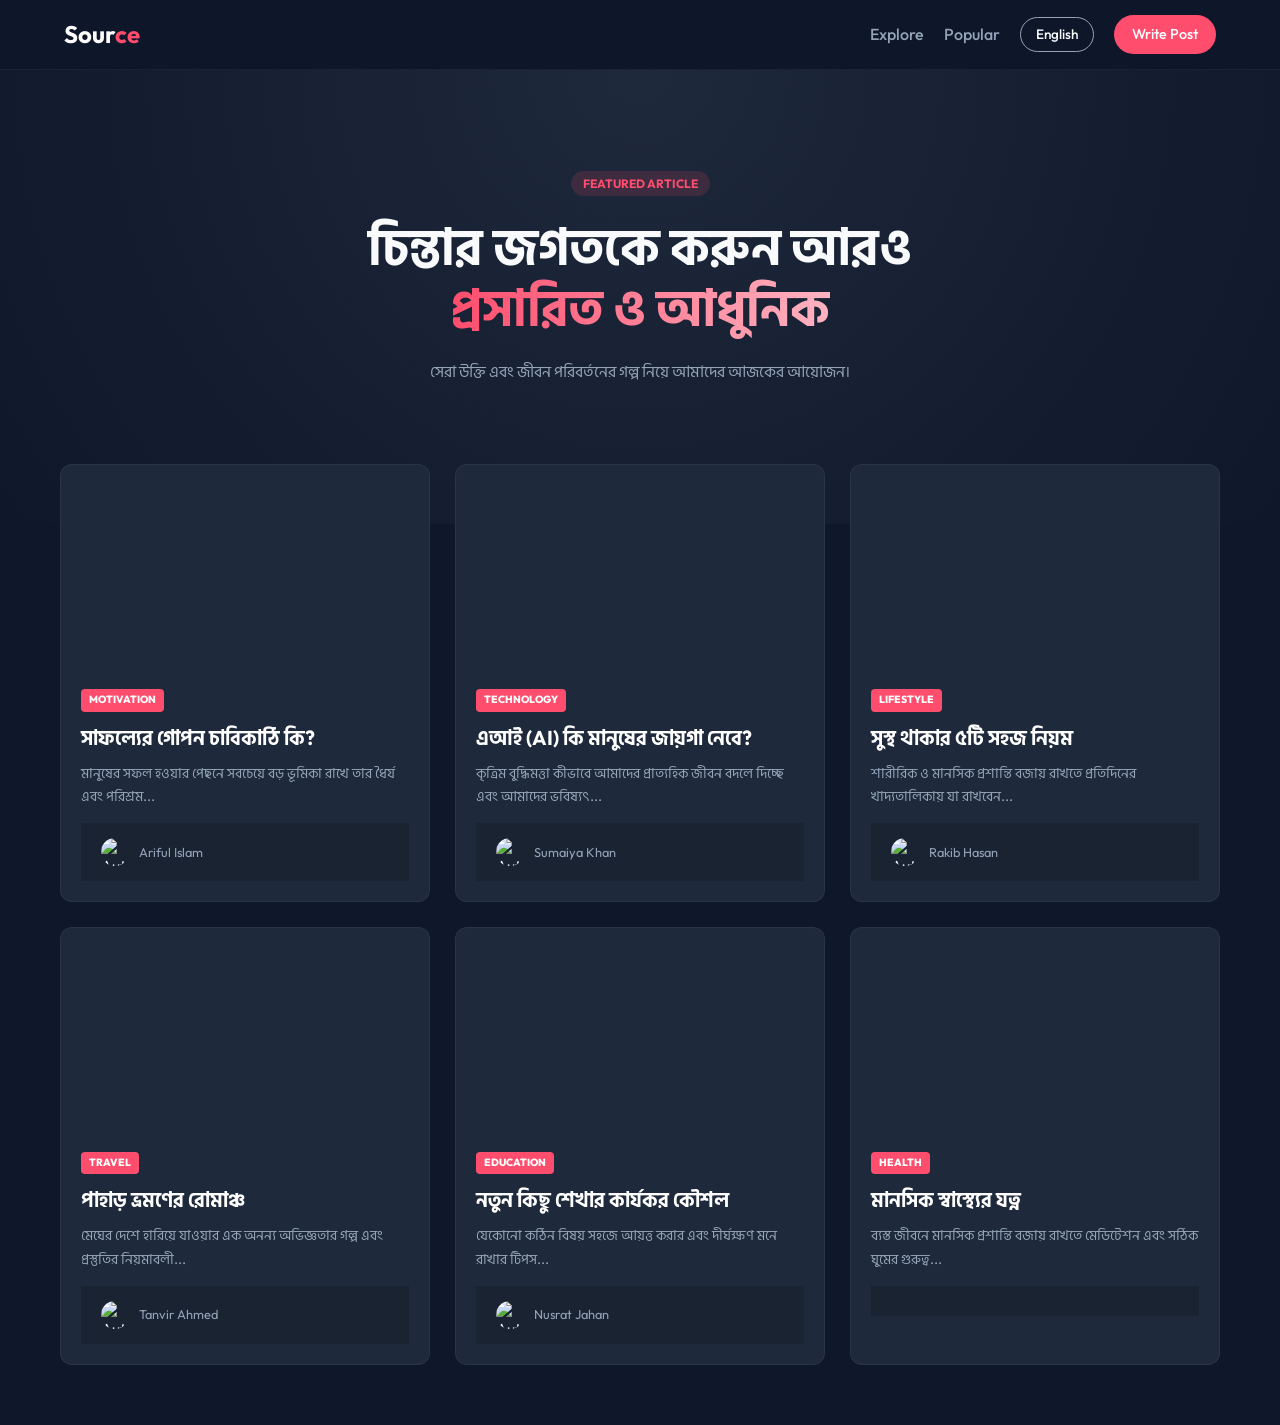
==== index.html @ 4f504441 "new post page added" ====
<!DOCTYPE html>
<html lang="bn">
  <head>
    <meta charset="UTF-8" />
    <meta name="viewport" content="width=device-width, initial-scale=1.0" />
    <title>Source - Premium Blog</title>
    <link rel="stylesheet" href="style.css" />
    <link
      href="https://fonts.googleapis.com/css2?family=Hind+Siliguri:wght@400;600;700&family=Outfit:wght@400;700&display=swap"
      rel="stylesheet"
    />
  </head>
  <body>
    <nav>
      <div class="nav-container">
        <a href="#" class="logo">Sour<span>ce</span></a>
        <ul class="nav-links">
          <li><a href="#">Explore</a></li>
          <li><a href="#">Popular</a></li>
          <li>
            <a href="EnglishPage.html" target="_blank" class="btn-lang">English</a>
          </li>
          <li><a href="newPost.html" class="btn-write">Write Post</a></li>
        </ul>
      </div>
    </nav>

    <section class="hero">
      <div class="hero-content">
        <span class="badge">FEATURED ARTICLE</span>
        <h1>চিন্তার জগতকে করুন আরও <br /><span>প্রসারিত ও আধুনিক</span></h1>
        <p>সেরা উক্তি এবং জীবন পরিবর্তনের গল্প নিয়ে আমাদের আজকের আয়োজন।</p>
      </div>
    </section>

    <main class="container">
      <div class="grid">
        <div class="card">
          <div class="card-img" style="background-image: url('https://images.unsplash.com/photo-1499750310107-5fef28a66643?w=500');"></div>
          <div class="card-body">
            <span class="tag">MOTIVATION</span>
            <h3>সাফল্যের গোপন চাবিকাঠি কি?</h3>
            <p>মানুষের সফল হওয়ার পেছনে সবচেয়ে বড় ভূমিকা রাখে তার ধৈর্য এবং পরিশ্রম...</p>
            <div class="card-footer">
              <img src="https://i.pravatar.cc/100?u=1" alt="Author" />
              <span>Ariful Islam</span>
            </div>
          </div>
        </div>

        <div class="card">
          <div class="card-img" style="background-image: url('https://images.unsplash.com/photo-1485827404703-89b55fcc595e?w=500');"></div>
          <div class="card-body">
            <span class="tag">TECHNOLOGY</span>
            <h3>এআই (AI) কি মানুষের জায়গা নেবে?</h3>
            <p>কৃত্রিম বুদ্ধিমত্তা কীভাবে আমাদের প্রাত্যহিক জীবন বদলে দিচ্ছে এবং আমাদের ভবিষ্যৎ...</p>
            <div class="card-footer">
              <img src="https://i.pravatar.cc/100?u=2" alt="Author" />
              <span>Sumaiya Khan</span>
            </div>
          </div>
        </div>

        <div class="card">
          <div class="card-img" style="background-image: url('https://images.unsplash.com/photo-1506126613408-eca07ce68773?w=500');"></div>
          <div class="card-body">
            <span class="tag">LIFESTYLE</span>
            <h3>সুস্থ থাকার ৫টি সহজ নিয়ম</h3>
            <p>শারীরিক ও মানসিক প্রশান্তি বজায় রাখতে প্রতিদিনের খাদ্যতালিকায় যা রাখবেন...</p>
            <div class="card-footer">
              <img src="https://i.pravatar.cc/100?u=3" alt="Author" />
              <span>Rakib Hasan</span>
            </div>
          </div>
        </div>

        <div class="card">
          <div class="card-img" style="background-image: url('https://images.unsplash.com/photo-1464822759023-fed622ff2c3b?w=500');"></div>
          <div class="card-body">
            <span class="tag">TRAVEL</span>
            <h3>পাহাড় ভ্রমণের রোমাঞ্চ</h3>
            <p>মেঘের দেশে হারিয়ে যাওয়ার এক অনন্য অভিজ্ঞতার গল্প এবং প্রস্তুতির নিয়মাবলী...</p>
            <div class="card-footer">
              <img src="https://i.pravatar.cc/100?u=4" alt="Author" />
              <span>Tanvir Ahmed</span>
            </div>
          </div>
        </div>

        <div class="card">
          <div class="card-img" style="background-image: url('https://images.unsplash.com/photo-1503676260728-1c00da094a0b?w=500');"></div>
          <div class="card-body">
            <span class="tag">EDUCATION</span>
            <h3>নতুন কিছু শেখার কার্যকর কৌশল</h3>
            <p>যেকোনো কঠিন বিষয় সহজে আয়ত্ত করার এবং দীর্ঘক্ষণ মনে রাখার টিপস...</p>
            <div class="card-footer">
              <img src="https://i.pravatar.cc/100?u=5" alt="Author" />
              <span>Nusrat Jahan</span>
            </div>
          </div>
        </div>

        <div class="card">
          <div class="card-img" style="background-image: url('https://images.unsplash.com/photo-1544367567-0f2fcb009e0b?w=500');"></div>
          <div class="card-body">
            <span class="tag">HEALTH</span>
            <h3>মানসিক স্বাস্থ্যের যত্ন</h3>
            <p>ব্যস্ত জীবনে মানসিক প্রশান্তি বজায় রাখতে মেডিটেশন এবং সঠিক ঘুমের গুরুত্ব...</p>
            <div class="card-footer">
              <img src="https
---- style.css ----
:root {
  --primary: #ff4d6d;
  --dark: #0f172a;
  --card-bg: #1e293b;
  --text-light: #f8fafc;
  --text-dim: #94a3b8;
  --transition: 0.3s ease;
}

* {
  margin: 0;
  padding: 0;
  box-sizing: border-box;
}

body {
  font-family: "Outfit", "Hind Siliguri", sans-serif;
  background-color: var(--dark);
  color: var(--text-light);
  line-height: 1.6;
}

/* Navbar */
nav {
  padding: 15px 5%;
  background: rgba(15, 23, 42, 0.95);
  backdrop-filter: blur(10px);
  position: sticky;
  top: 0;
  z-index: 1000;
  border-bottom: 1px solid rgba(255, 255, 255, 0.05);
}

.nav-container {
  display: flex;
  justify-content: space-between;
  align-items: center;
  max-width: 1200px;
  margin: 0 auto;
}

.logo {
  font-size: 1.5rem;
  font-weight: 700;
  text-decoration: none;
  color: #fff;
}

.logo span {
  color: var(--primary);
}

.nav-links {
  list-style: none;
  display: flex;
  align-items: center;
}

.nav-links li {
  margin-left: 25px;
}

.nav-links a {
  text-decoration: none;
  color: var(--text-dim);
  transition: var(--transition);
  font-weight: 500;
}

.nav-links a:hover {
  color: var(--primary);
}

.btn-write {
  background: var(--primary);
  color: white !important;
  padding: 8px 18px;
  border-radius: 50px;
  font-size: 0.9rem;
}

/* Hero Section */
.hero {
  text-align: center;
  padding: 100px 20px 140px;
  background: radial-gradient(circle at top, #1e293b 0%, #0f172a 100%);
}

.badge {
  background: rgba(255, 77, 109, 0.15);
  color: var(--primary);
  padding: 5px 12px;
  border-radius: 20px;
  font-size: 0.75rem;
  font-weight: 700;
}

.hero h1 {
  font-size: clamp(2rem, 5vw, 3.2rem);
  margin: 20px 0;
  line-height: 1.2;
}

.hero h1 span {
  background: linear-gradient(to right, #ff4d6d, #ffb3c1);
  -webkit-background-clip: text;
  -webkit-text-fill-color: transparent;
}

.hero p {
  color: var(--text-dim);
  max-width: 550px;
  margin: 0 auto;
}

/* Grid Container */
.container {
  max-width: 1200px;
  margin: -60px auto 60px;
  padding: 0 20px;
}

.grid {
  display: grid;
  grid-template-columns: repeat(auto-fit, minmax(300px, 1fr));
  gap: 25px;
}

/* Card Style (Matched with Image) */
.card {
  background: var(--card-bg);
  border-radius: 12px;
  overflow: hidden;
  transition: var(--transition);
  border: 1px solid rgba(255, 255, 255, 0.05);
  display: flex;
  flex-direction: column;
}

.card:hover {
  transform: translateY(-8px);
  box-shadow: 0 20px 40px rgba(0, 0, 0, 0.4);
  border-color: rgba(255, 77, 109, 0.2);
}

.card-img {
  height: 200px;
  background-size: cover;
  background-position: center;
}

.card-body {
  padding: 20px;
  flex-grow: 1;
}

.tag {
  background: var(--primary);
  color: white;
  font-size: 0.65rem;
  font-weight: 800;
  padding: 3px 8px;
  border-radius: 4px;
  display: inline-block;
  margin-bottom: 12px;
}

.card-body h3 {
  margin-bottom: 10px;
  font-size: 1.25rem;
  line-height: 1.4;
  color: #fff;
}

.card-body p {
  color: var(--text-dim);
  font-size: 0.9rem;
  margin-bottom: 15px;
}

.card-footer {
  display: flex;
  align-items: center;
  padding: 15px 20px;
  background: rgba(0, 0, 0, 0.15);
  margin-top: auto;
}

.card-footer img {
  width: 28px;
  height: 28px;
  border-radius: 50%;
  margin-right: 10px;
  object-fit: cover;
}

.card-footer span {
  font-size: 0.8rem;
  color: var(--text-dim);
}

/* Responsive */
@media (max-width: 768px) {
  .nav-links li:not(:last-child) {
    display: none;
  }
  .hero {
    padding: 60px 20px 100px;
  }
}
/* Language Button Style */
.btn-lang {
  border: 1px solid var(--text-dim);
  color: var(--text-light) !important;
  padding: 6px 15px;
  border-radius: 50px;
  font-size: 0.85rem;
  transition: var(--transition);
  text-decoration: none;
}

.btn-lang:hover {
  background: rgba(255, 255, 255, 0.1);
  border-color: var(--primary);
  color: var(--primary) !important;
}

/* Nav links alignment fix */
.nav-links li {
  margin-left: 20px; /* বাটনগুলোর মাঝখানের গ্যাপ ঠিক করার জন্য */
  display: flex;
  align-items: center;
}
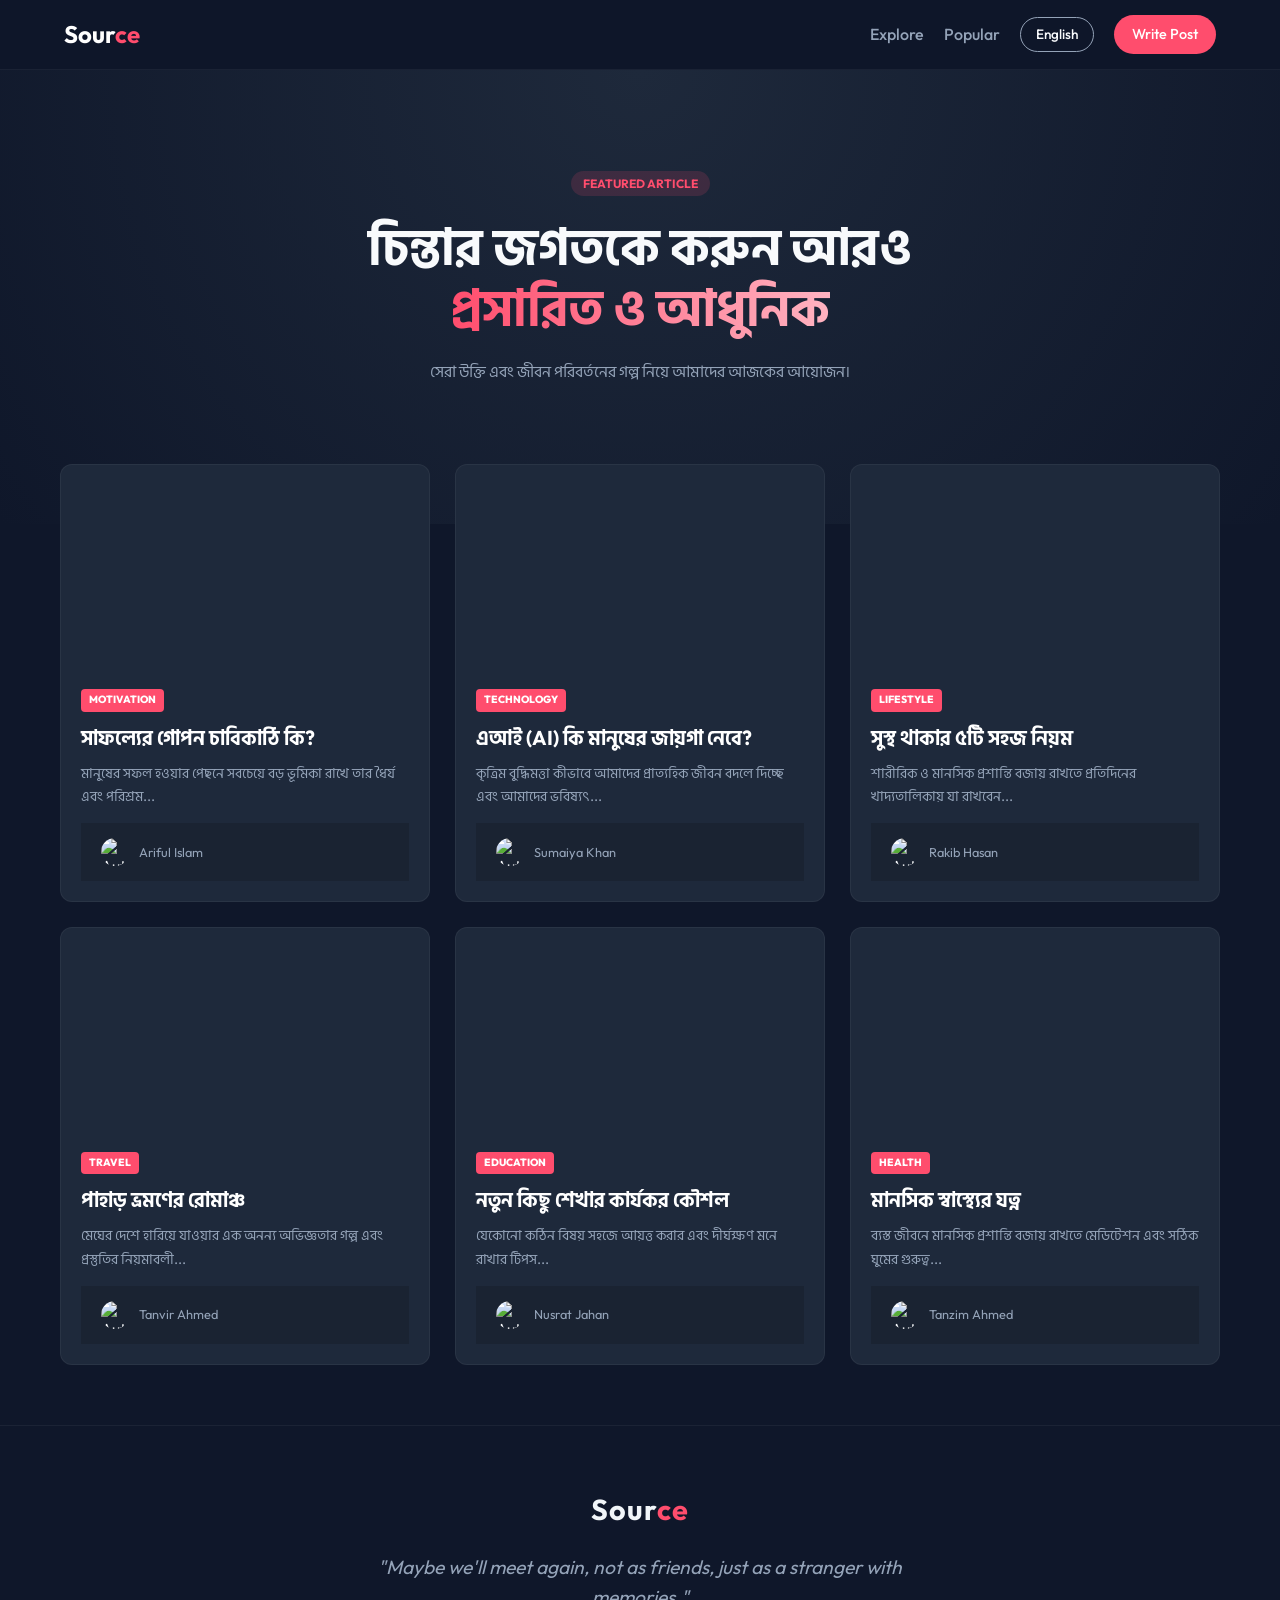
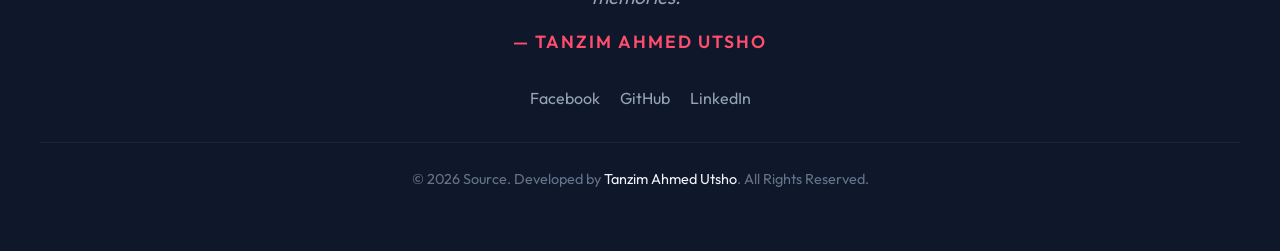
==== commit c06ab242: "footer section added" ====
--- a/index.html
+++ b/index.html
@@ -1,4 +1,4 @@
-<!DOCTYPE html>
+<!doctype html>
 <html lang="bn">
   <head>
     <meta charset="UTF-8" />
@@ -15,10 +15,12 @@
       <div class="nav-container">
         <a href="#" class="logo">Sour<span>ce</span></a>
         <ul class="nav-links">
-          <li><a href="#">Explore</a></li>
+          <li><a href="explore.html">Explore</a></li>
           <li><a href="#">Popular</a></li>
           <li>
-            <a href="EnglishPage.html" target="_blank" class="btn-lang">English</a>
+            <a href="EnglishPage.html" target="_blank" class="btn-lang"
+              >English</a
+            >
           </li>
           <li><a href="newPost.html" class="btn-write">Write Post</a></li>
         </ul>
@@ -36,11 +38,19 @@
     <main class="container">
       <div class="grid">
         <div class="card">
-          <div class="card-img" style="background-image: url('https://images.unsplash.com/photo-1499750310107-5fef28a66643?w=500');"></div>
+          <div
+            class="card-img"
+            style="
+              background-image: url(&quot;https://images.unsplash.com/photo-1499750310107-5fef28a66643?w=500&quot;);
+            "
+          ></div>
           <div class="card-body">
             <span class="tag">MOTIVATION</span>
             <h3>সাফল্যের গোপন চাবিকাঠি কি?</h3>
-            <p>মানুষের সফল হওয়ার পেছনে সবচেয়ে বড় ভূমিকা রাখে তার ধৈর্য এবং পরিশ্রম...</p>
+            <p>
+              মানুষের সফল হওয়ার পেছনে সবচেয়ে বড় ভূমিকা রাখে তার ধৈর্য এবং
+              পরিশ্রম...
+            </p>
             <div class="card-footer">
               <img src="https://i.pravatar.cc/100?u=1" alt="Author" />
               <span>Ariful Islam</span>
@@ -49,11 +59,19 @@
         </div>
 
         <div class="card">
-          <div class="card-img" style="background-image: url('https://images.unsplash.com/photo-1485827404703-89b55fcc595e?w=500');"></div>
+          <div
+            class="card-img"
+            style="
+              background-image: url(&quot;https://images.unsplash.com/photo-1485827404703-89b55fcc595e?w=500&quot;);
+            "
+          ></div>
           <div class="card-body">
             <span class="tag">TECHNOLOGY</span>
             <h3>এআই (AI) কি মানুষের জায়গা নেবে?</h3>
-            <p>কৃত্রিম বুদ্ধিমত্তা কীভাবে আমাদের প্রাত্যহিক জীবন বদলে দিচ্ছে এবং আমাদের ভবিষ্যৎ...</p>
+            <p>
+              কৃত্রিম বুদ্ধিমত্তা কীভাবে আমাদের প্রাত্যহিক জীবন বদলে দিচ্ছে এবং
+              আমাদের ভবিষ্যৎ...
+            </p>
             <div class="card-footer">
               <img src="https://i.pravatar.cc/100?u=2" alt="Author" />
               <span>Sumaiya Khan</span>
@@ -62,11 +80,19 @@
         </div>
 
         <div class="card">
-          <div class="card-img" style="background-image: url('https://images.unsplash.com/photo-1506126613408-eca07ce68773?w=500');"></div>
+          <div
+            class="card-img"
+            style="
+              background-image: url(&quot;https://images.unsplash.com/photo-1506126613408-eca07ce68773?w=500&quot;);
+            "
+          ></div>
           <div class="card-body">
             <span class="tag">LIFESTYLE</span>
             <h3>সুস্থ থাকার ৫টি সহজ নিয়ম</h3>
-            <p>শারীরিক ও মানসিক প্রশান্তি বজায় রাখতে প্রতিদিনের খাদ্যতালিকায় যা রাখবেন...</p>
+            <p>
+              শারীরিক ও মানসিক প্রশান্তি বজায় রাখতে প্রতিদিনের খাদ্যতালিকায় যা
+              রাখবেন...
+            </p>
             <div class="card-footer">
               <img src="https://i.pravatar.cc/100?u=3" alt="Author" />
               <span>Rakib Hasan</span>
@@ -75,11 +101,19 @@
         </div>
 
         <div class="card">
-          <div class="card-img" style="background-image: url('https://images.unsplash.com/photo-1464822759023-fed622ff2c3b?w=500');"></div>
+          <div
+            class="card-img"
+            style="
+              background-image: url(&quot;https://images.unsplash.com/photo-1464822759023-fed622ff2c3b?w=500&quot;);
+            "
+          ></div>
           <div class="card-body">
             <span class="tag">TRAVEL</span>
             <h3>পাহাড় ভ্রমণের রোমাঞ্চ</h3>
-            <p>মেঘের দেশে হারিয়ে যাওয়ার এক অনন্য অভিজ্ঞতার গল্প এবং প্রস্তুতির নিয়মাবলী...</p>
+            <p>
+              মেঘের দেশে হারিয়ে যাওয়ার এক অনন্য অভিজ্ঞতার গল্প এবং প্রস্তুতির
+              নিয়মাবলী...
+            </p>
             <div class="card-footer">
               <img src="https://i.pravatar.cc/100?u=4" alt="Author" />
               <span>Tanvir Ahmed</span>
@@ -88,11 +122,18 @@
         </div>
 
         <div class="card">
-          <div class="card-img" style="background-image: url('https://images.unsplash.com/photo-1503676260728-1c00da094a0b?w=500');"></div>
+          <div
+            class="card-img"
+            style="
+              background-image: url(&quot;https://images.unsplash.com/photo-1503676260728-1c00da094a0b?w=500&quot;);
+            "
+          ></div>
           <div class="card-body">
             <span class="tag">EDUCATION</span>
             <h3>নতুন কিছু শেখার কার্যকর কৌশল</h3>
-            <p>যেকোনো কঠিন বিষয় সহজে আয়ত্ত করার এবং দীর্ঘক্ষণ মনে রাখার টিপস...</p>
+            <p>
+              যেকোনো কঠিন বিষয় সহজে আয়ত্ত করার এবং দীর্ঘক্ষণ মনে রাখার টিপস...
+            </p>
             <div class="card-footer">
               <img src="https://i.pravatar.cc/100?u=5" alt="Author" />
               <span>Nusrat Jahan</span>
@@ -101,10 +142,106 @@
         </div>
 
         <div class="card">
-          <div class="card-img" style="background-image: url('https://images.unsplash.com/photo-1544367567-0f2fcb009e0b?w=500');"></div>
+          <div
+            class="card-img"
+            style="
+              background-image: url(&quot;https://images.unsplash.com/photo-1544367567-0f2fcb009e0b?w=500&quot;);
+            "
+          ></div>
           <div class="card-body">
             <span class="tag">HEALTH</span>
             <h3>মানসিক স্বাস্থ্যের যত্ন</h3>
-            <p>ব্যস্ত জীবনে মানসিক প্রশান্তি বজায় রাখতে মেডিটেশন এবং সঠিক ঘুমের গুরুত্ব...</p>
-            <div class="card-footer">
-              <img src="https+            <p>
+              ব্যস্ত জীবনে মানসিক প্রশান্তি বজায় রাখতে মেডিটেশন এবং সঠিক ঘুমের
+              গুরুত্ব...
+            </p>
+            <div class="card-footer">
+              <img src="https://i.pravatar.cc/100?u=6" alt="Author" />
+              <span>Tanzim Ahmed</span>
+            </div>
+          </div>
+        </div>
+      </div>
+    </main>
+
+    <footer
+      style="
+        background-color: #0f172a;
+        padding: 60px 20px;
+        border-top: 1px solid rgba(255, 255, 255, 0.05);
+        font-family: &quot;Outfit&quot;, sans-serif;
+        color: #f1f5f9;
+        text-align: center;
+        margin-top: 50px;
+      "
+    >
+      <div style="max-width: 1200px; margin: 0 auto">
+        <div
+          style="
+            font-size: 1.8rem;
+            font-weight: 700;
+            margin-bottom: 20px;
+            letter-spacing: 1px;
+          "
+        >
+          Sour<span style="color: #ff4d6d">ce</span>
+        </div>
+        <div style="max-width: 600px; margin: 0 auto 30px auto">
+          <p
+            style="
+              font-style: italic;
+              font-size: 1.2rem;
+              color: #94a3b8;
+              line-height: 1.6;
+              margin-bottom: 15px;
+            "
+          >
+            "Maybe we'll meet again, not as friends, just as a stranger with
+            memories."
+          </p>
+          <h4
+            style="
+              color: #ff4d6d;
+              font-weight: 600;
+              font-size: 1.1rem;
+              text-transform: uppercase;
+              letter-spacing: 2px;
+            "
+          >
+            — Tanzim Ahmed Utsho
+          </h4>
+        </div>
+        <div
+          style="
+            display: flex;
+            justify-content: center;
+            gap: 20px;
+            margin-bottom: 30px;
+          "
+        >
+          <a
+            href="https://www.facebook.com/tanzim.ahmed.utsho/"
+            style="color: #94a3b8; text-decoration: none"
+            >Facebook</a
+          >
+          <a href="#" style="color: #94a3b8; text-decoration: none">GitHub</a>
+          <a href="#" style="color: #94a3b8; text-decoration: none">LinkedIn</a>
+        </div>
+        <div
+          style="
+            border-top: 1px solid rgba(255, 255, 255, 0.05);
+            padding-top: 25px;
+            font-size: 0.9rem;
+            color: #64748b;
+          "
+        >
+          <p>
+            &copy; 2026 Source. Developed by
+            <span style="color: #f1f5f9">Tanzim Ahmed Utsho</span>. All Rights
+            Reserved.
+          </p>
+        </div>
+      </div>
+    </footer>
+  </body>
+</html>
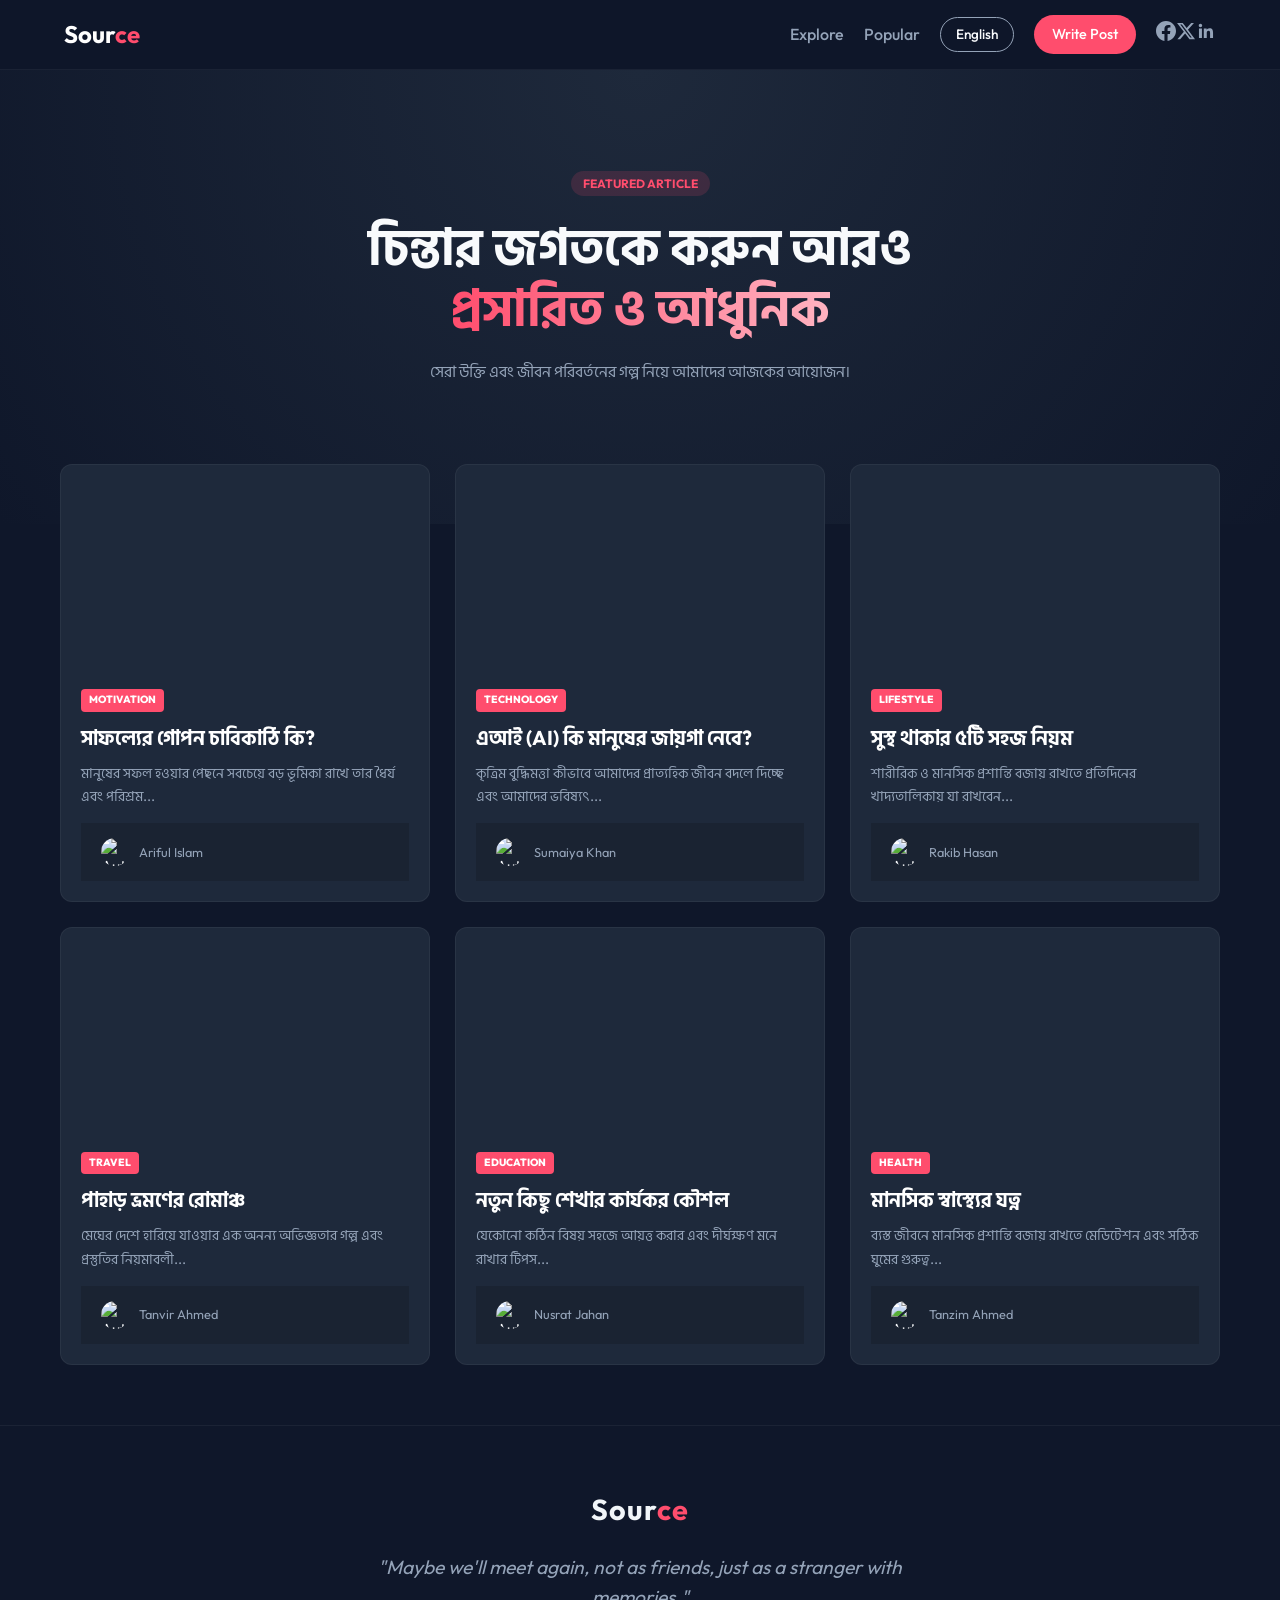
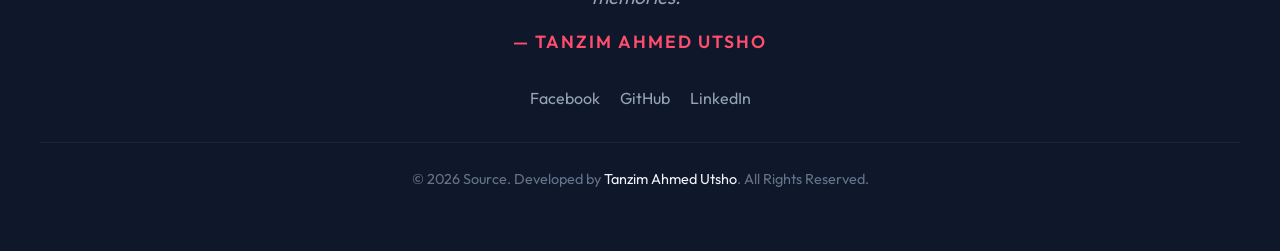
==== commit 99bbf000: "social media link added" ====
--- a/index.html
+++ b/index.html
@@ -13,16 +13,41 @@
   <body>
     <nav>
       <div class="nav-container">
-        <a href="#" class="logo">Sour<span>ce</span></a>
+        <a href="index.html" class="logo">Sour<span>ce</span></a>
+        <input type="checkbox" id="menu-toggle" class="menu-checkbox" />
+        <label for="menu-toggle" class="hamburger">
+          <span></span>
+          <span></span>
+          <span></span>
+        </label>
         <ul class="nav-links">
           <li><a href="explore.html">Explore</a></li>
-          <li><a href="#">Popular</a></li>
-          <li>
-            <a href="EnglishPage.html" target="_blank" class="btn-lang"
-              >English</a
-            >
+          <li><a href="popular.html">Popular</a></li>
+          <li><a href="EnglishPage.html" class="btn-lang">English</a></li>
+          <li><a href="newPost.html" class="btn-write">Write Post</a></li>
+          <li class="drawer-socials">
+            <a href="#" title="Facebook"
+              ><svg viewBox="0 0 24 24" width="20" height="20">
+                <path
+                  fill="currentColor"
+                  d="M24 12.073c0-6.627-5.373-12-12-12s-12 5.373-12 12c0 5.99 4.388 10.954 10.125 11.854v-8.385H7.078v-3.47h3.047V9.43c0-3.007 1.792-4.669 4.533-4.669 1.312 0 2.686.235 2.686.235v2.953H15.83c-1.491 0-1.956.925-1.956 1.874v2.25h3.328l-.532 3.47h-2.796v8.385C19.612 23.027 24 18.062 24 12.073z"
+                /></svg
+            ></a>
+            <a href="#" title="Twitter"
+              ><svg viewBox="0 0 24 24" width="20" height="20">
+                <path
+                  fill="currentColor"
+                  d="M18.244 2.25h3.308l-7.227 8.26 8.502 11.24H16.17l-5.214-6.817L4.99 21.75H1.68l7.73-8.835L1.254 2.25H8.08l4.713 6.231zm-1.161 17.52h1.833L7.045 4.126H5.078z"
+                /></svg
+            ></a>
+            <a href="#" title="LinkedIn"
+              ><svg viewBox="0 0 24 24" width="20" height="20">
+                <path
+                  fill="currentColor"
+                  d="M20.447 20.452h-3.554v-5.569c0-1.328-.027-3.037-1.852-3.037-1.853 0-2.136 1.445-2.136 2.939v5.667H9.351V9h3.414v1.561h.046c.477-.9 1.637-1.85 3.37-1.85 3.601 0 4.267 2.37 4.267 5.455v6.286zM5.337 7.433c-1.144 0-2.063-.926-2.063-2.065 0-1.138.92-2.063 2.063-2.063 1.14 0 2.064.925 2.064 2.063 0 1.139-.925 2.065-2.064 2.065zm1.782 13.019H3.555V9h3.564v11.452z"
+                /></svg
+            ></a>
           </li>
-          <li><a href="newPost.html" class="btn-write">Write Post</a></li>
         </ul>
       </div>
     </nav>
--- a/style.css
+++ b/style.css
@@ -37,6 +37,7 @@
   align-items: center;
   max-width: 1200px;
   margin: 0 auto;
+  position: relative;
 }
 
 .logo {
@@ -69,6 +70,26 @@
 
 .nav-links a:hover {
   color: var(--primary);
+}
+
+/* Hamburger Menu */
+.menu-checkbox {
+  display: none;
+}
+
+.hamburger {
+  display: none;
+  cursor: pointer;
+  flex-direction: column;
+  gap: 5px;
+}
+
+.hamburger span {
+  width: 25px;
+  height: 3px;
+  background: #fff;
+  border-radius: 2px;
+  transition: 0.3s;
 }
 
 .btn-write {
@@ -77,6 +98,11 @@
   padding: 8px 18px;
   border-radius: 50px;
   font-size: 0.9rem;
+}
+
+/* Drawer Social Icons - Hidden on Desktop */
+.drawer-socials {
+  display: none;
 }
 
 /* Hero Section */
@@ -201,9 +227,91 @@
 
 /* Responsive */
 @media (max-width: 768px) {
-  .nav-links li:not(:last-child) {
-    display: none;
-  }
+  .hamburger {
+    display: flex;
+    position: relative;
+    z-index: 1100;
+  }
+
+  .nav-links {
+    display: flex;
+    flex-direction: column;
+    position: fixed;
+    top: 0;
+    right: -280px;
+    width: 280px;
+    height: 100vh;
+    background: rgba(15, 23, 42, 0.98);
+    padding: 100px 40px;
+    gap: 20px;
+    box-shadow: -10px 0 30px rgba(0, 0, 0, 0.5);
+    transition: right 0.4s cubic-bezier(0.4, 0, 0.2, 1);
+    z-index: 1000;
+    align-items: flex-start;
+  }
+
+  .nav-links li {
+    margin-left: 0;
+    width: 100%;
+  }
+
+  .nav-links a {
+    display: block;
+    width: 100%;
+    padding: 10px 0;
+  }
+
+  .nav-links .btn-lang,
+  .nav-links .btn-write {
+    display: inline-block;
+    width: fit-content;
+    padding: 10px 25px;
+    margin-top: 5px;
+    text-align: center;
+  }
+
+  .nav-links .drawer-socials {
+    display: flex;
+    margin-top: auto;
+    padding-top: 25px;
+    border-top: 1px solid rgba(255, 255, 255, 0.1);
+    gap: 15px;
+    width: 100%;
+  }
+
+  .drawer-socials a {
+    width: 38px !important;
+    height: 38px !important;
+    padding: 0 !important;
+    display: flex !important;
+    align-items: center;
+    justify-content: center;
+    background: rgba(255, 255, 255, 0.05);
+    border-radius: 50%;
+    color: #cbd5e1 !important;
+    transition: 0.3s;
+  }
+
+  .drawer-socials a:hover {
+    background: var(--primary);
+    color: #fff !important;
+    transform: translateY(-3px);
+  }
+
+  .menu-checkbox:checked ~ .nav-links {
+    right: 0;
+  }
+
+  .menu-checkbox:checked ~ .hamburger span:nth-child(1) {
+    transform: translateY(8px) rotate(45deg);
+  }
+  .menu-checkbox:checked ~ .hamburger span:nth-child(2) {
+    opacity: 0;
+  }
+  .menu-checkbox:checked ~ .hamburger span:nth-child(3) {
+    transform: translateY(-8px) rotate(-45deg);
+  }
+
   .hero {
     padding: 60px 20px 100px;
   }
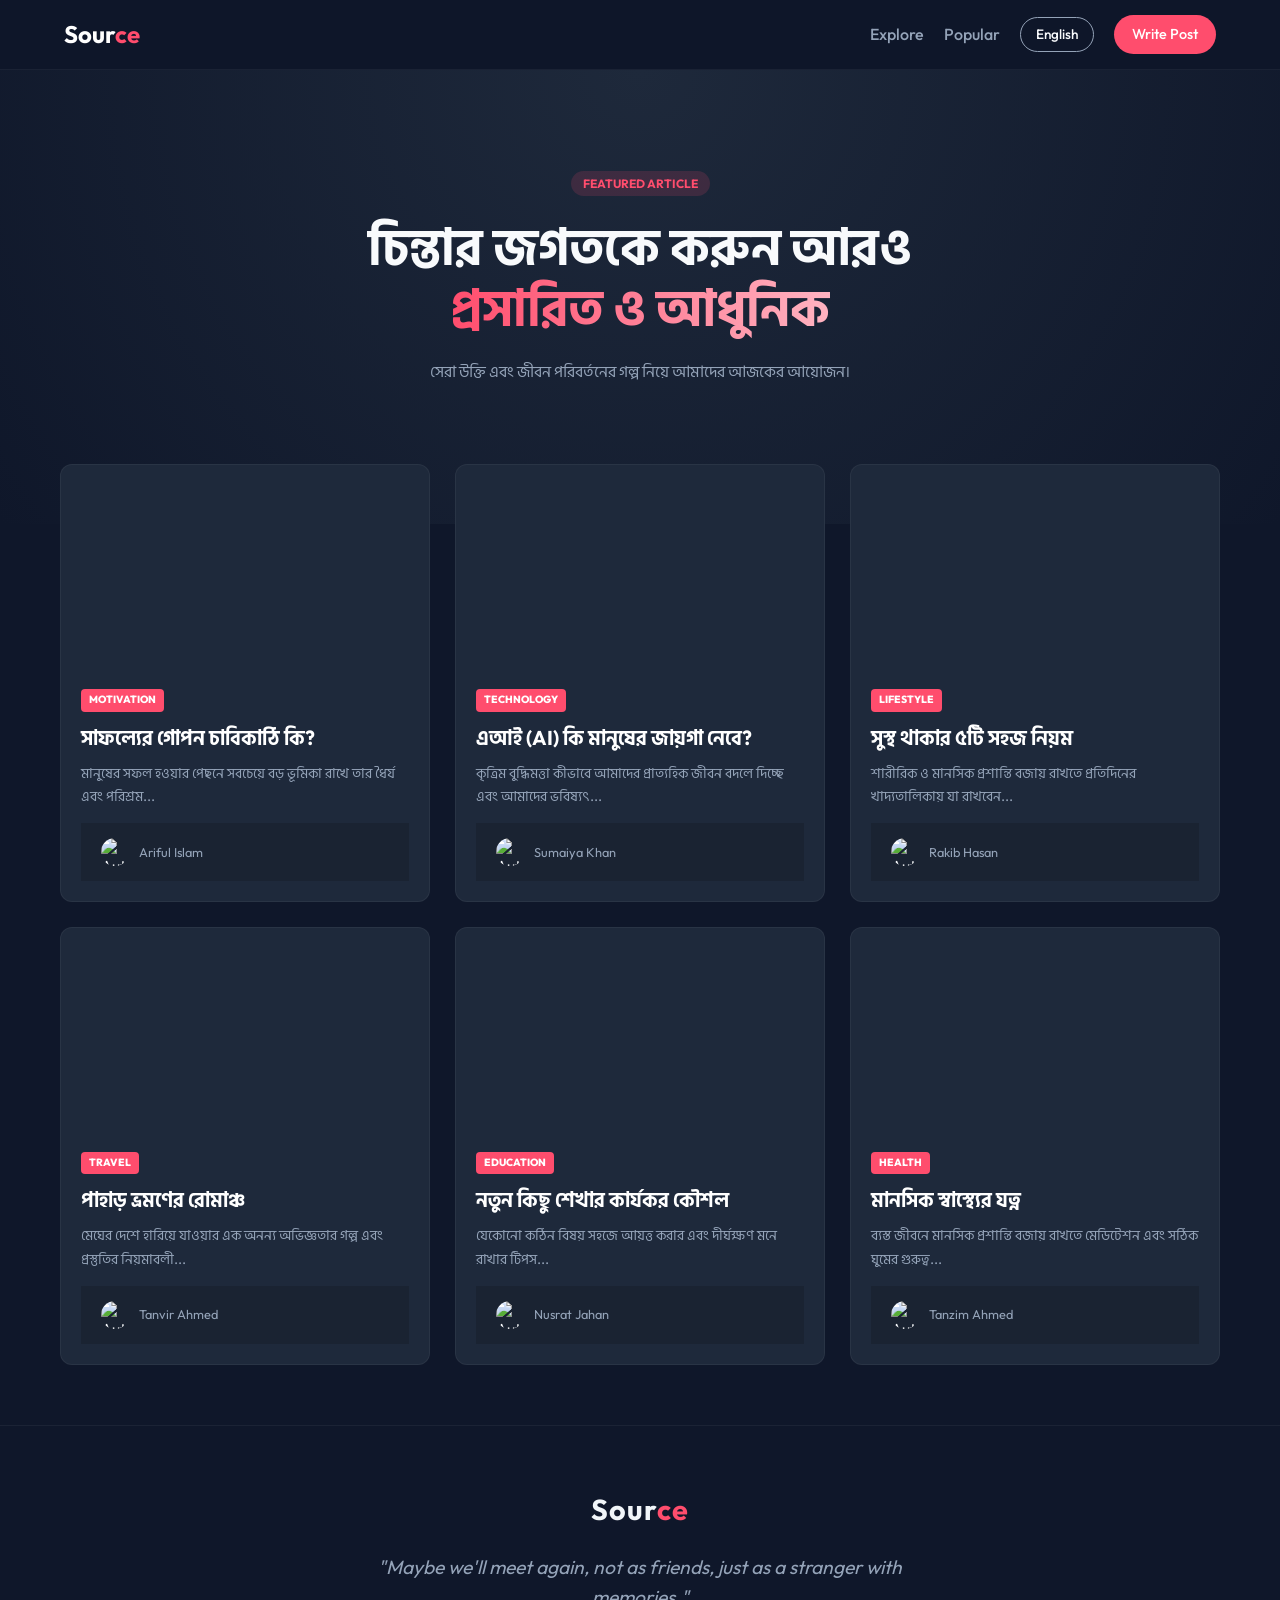
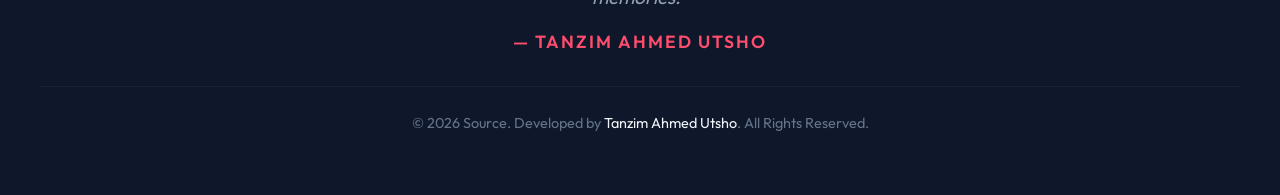
==== commit 4269f70d: "social media link probelm fixed" ====
--- a/index.html
+++ b/index.html
@@ -25,29 +25,6 @@
           <li><a href="popular.html">Popular</a></li>
           <li><a href="EnglishPage.html" class="btn-lang">English</a></li>
           <li><a href="newPost.html" class="btn-write">Write Post</a></li>
-          <li class="drawer-socials">
-            <a href="#" title="Facebook"
-              ><svg viewBox="0 0 24 24" width="20" height="20">
-                <path
-                  fill="currentColor"
-                  d="M24 12.073c0-6.627-5.373-12-12-12s-12 5.373-12 12c0 5.99 4.388 10.954 10.125 11.854v-8.385H7.078v-3.47h3.047V9.43c0-3.007 1.792-4.669 4.533-4.669 1.312 0 2.686.235 2.686.235v2.953H15.83c-1.491 0-1.956.925-1.956 1.874v2.25h3.328l-.532 3.47h-2.796v8.385C19.612 23.027 24 18.062 24 12.073z"
-                /></svg
-            ></a>
-            <a href="#" title="Twitter"
-              ><svg viewBox="0 0 24 24" width="20" height="20">
-                <path
-                  fill="currentColor"
-                  d="M18.244 2.25h3.308l-7.227 8.26 8.502 11.24H16.17l-5.214-6.817L4.99 21.75H1.68l7.73-8.835L1.254 2.25H8.08l4.713 6.231zm-1.161 17.52h1.833L7.045 4.126H5.078z"
-                /></svg
-            ></a>
-            <a href="#" title="LinkedIn"
-              ><svg viewBox="0 0 24 24" width="20" height="20">
-                <path
-                  fill="currentColor"
-                  d="M20.447 20.452h-3.554v-5.569c0-1.328-.027-3.037-1.852-3.037-1.853 0-2.136 1.445-2.136 2.939v5.667H9.351V9h3.414v1.561h.046c.477-.9 1.637-1.85 3.37-1.85 3.601 0 4.267 2.37 4.267 5.455v6.286zM5.337 7.433c-1.144 0-2.063-.926-2.063-2.065 0-1.138.92-2.063 2.063-2.063 1.14 0 2.064.925 2.064 2.063 0 1.139-.925 2.065-2.064 2.065zm1.782 13.019H3.555V9h3.564v11.452z"
-                /></svg
-            ></a>
-          </li>
         </ul>
       </div>
     </nav>
@@ -238,22 +215,6 @@
         </div>
         <div
           style="
-            display: flex;
-            justify-content: center;
-            gap: 20px;
-            margin-bottom: 30px;
-          "
-        >
-          <a
-            href="https://www.facebook.com/tanzim.ahmed.utsho/"
-            style="color: #94a3b8; text-decoration: none"
-            >Facebook</a
-          >
-          <a href="#" style="color: #94a3b8; text-decoration: none">GitHub</a>
-          <a href="#" style="color: #94a3b8; text-decoration: none">LinkedIn</a>
-        </div>
-        <div
-          style="
             border-top: 1px solid rgba(255, 255, 255, 0.05);
             padding-top: 25px;
             font-size: 0.9rem;
--- a/style.css
+++ b/style.css
@@ -102,7 +102,34 @@
 
 /* Drawer Social Icons - Hidden on Desktop */
 .drawer-socials {
-  display: none;
+  display: none; /* Desktop এ লুকানো থাকবে */
+  margin-top: auto;
+  padding-top: 30px;
+  border-top: 1px solid rgba(255, 255, 255, 0.1);
+  width: 100%;
+}
+
+.drawer-socials-wrapper {
+  display: flex;
+  gap: 15px;
+  justify-content: flex-start;
+}
+
+.drawer-socials a {
+  width: 40px !important;
+  height: 40px !important;
+  background: rgba(255, 255, 255, 0.05);
+  border-radius: 10px;
+  display: flex !important;
+  align-items: center;
+  justify-content: center;
+  color: #fff !important;
+  transition: var(--transition);
+}
+
+.drawer-socials a:hover {
+  transform: translateY(-5px);
+  background: var(--primary);
 }
 
 /* Hero Section */
@@ -227,6 +254,9 @@
 
 /* Responsive */
 @media (max-width: 768px) {
+  body {
+    overflow-x: hidden;
+  }
   .hamburger {
     display: flex;
     position: relative;
@@ -242,7 +272,7 @@
     width: 280px;
     height: 100vh;
     background: rgba(15, 23, 42, 0.98);
-    padding: 100px 40px;
+    padding: 80px 30px 40px;
     gap: 20px;
     box-shadow: -10px 0 30px rgba(0, 0, 0, 0.5);
     transition: right 0.4s cubic-bezier(0.4, 0, 0.2, 1);
@@ -270,46 +300,8 @@
     text-align: center;
   }
 
-  .nav-links .drawer-socials {
-    display: flex;
-    margin-top: auto;
-    padding-top: 25px;
-    border-top: 1px solid rgba(255, 255, 255, 0.1);
-    gap: 15px;
-    width: 100%;
-  }
-
-  .drawer-socials a {
-    width: 38px !important;
-    height: 38px !important;
-    padding: 0 !important;
-    display: flex !important;
-    align-items: center;
-    justify-content: center;
-    background: rgba(255, 255, 255, 0.05);
-    border-radius: 50%;
-    color: #cbd5e1 !important;
-    transition: 0.3s;
-  }
-
-  .drawer-socials a:hover {
-    background: var(--primary);
-    color: #fff !important;
-    transform: translateY(-3px);
-  }
-
-  .menu-checkbox:checked ~ .nav-links {
-    right: 0;
-  }
-
-  .menu-checkbox:checked ~ .hamburger span:nth-child(1) {
-    transform: translateY(8px) rotate(45deg);
-  }
-  .menu-checkbox:checked ~ .hamburger span:nth-child(2) {
-    opacity: 0;
-  }
-  .menu-checkbox:checked ~ .hamburger span:nth-child(3) {
-    transform: translateY(-8px) rotate(-45deg);
+  .grid {
+    grid-template-columns: 1fr;
   }
 
   .hero {
